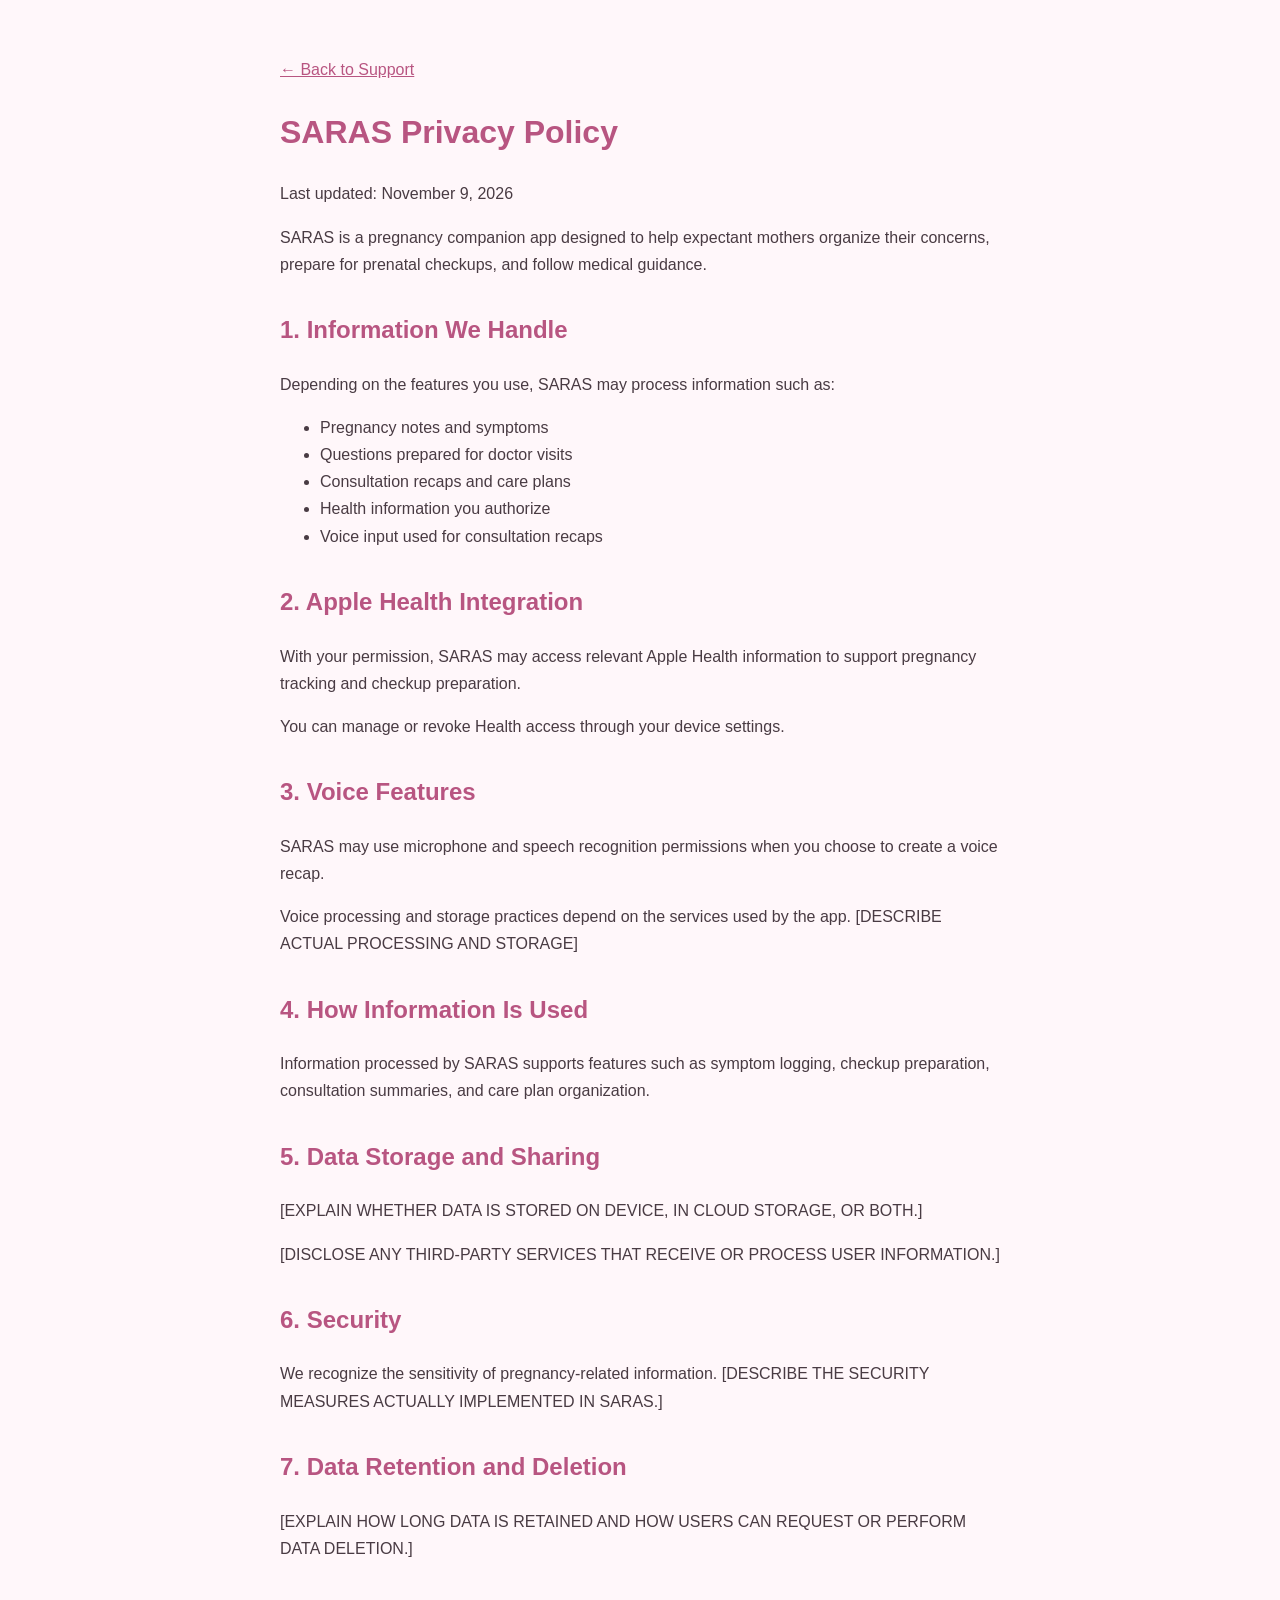
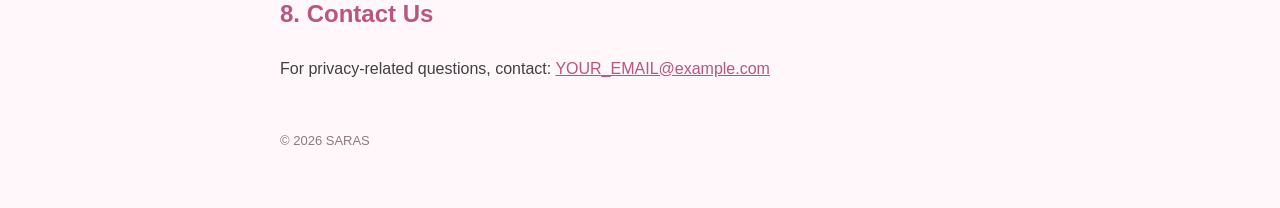
==== privacy.html @ f6f6bf11 "fix: privacy page" ====
<!DOCTYPE html>
<html lang="en">
<head>
  <meta charset="UTF-8">
  <meta name="viewport"
        content="width=device-width, initial-scale=1">
  <title>Privacy Policy - SARAS</title>
  <style>
    body {
      font-family: -apple-system, BlinkMacSystemFont,
                   "Segoe UI", sans-serif;
      background: #fff7fa;
      color: #493b43;
      line-height: 1.7;
      padding: 48px 20px;
    }
    main {
      max-width: 720px;
      margin: auto;
    }
    h1, h2 { color: #b85581; }
    section { margin: 32px 0; }
    a { color: #b85581; }
    footer {
      margin-top: 48px;
      color: #8b7b83;
      font-size: 13px;
    }
  </style>
</head>
<body>
<main>
  <a href="index.html">← Back to Support</a>

  <h1>SARAS Privacy Policy</h1>
  <p>Last updated: November 9, 2026</p>

  <p>
    SARAS is a pregnancy companion app designed
    to help expectant mothers organize their
    concerns, prepare for prenatal checkups,
    and follow medical guidance.
  </p>

  <section>
    <h2>1. Information We Handle</h2>
    <p>
      Depending on the features you use,
      SARAS may process information such as:
    </p>
    <ul>
      <li>Pregnancy notes and symptoms</li>
      <li>Questions prepared for doctor visits</li>
      <li>Consultation recaps and care plans</li>
      <li>Health information you authorize</li>
      <li>Voice input used for consultation recaps</li>
    </ul>
  </section>

  <section>
    <h2>2. Apple Health Integration</h2>
    <p>
      With your permission, SARAS may access
      relevant Apple Health information to
      support pregnancy tracking and checkup
      preparation.
    </p>
    <p>
      You can manage or revoke Health access
      through your device settings.
    </p>
  </section>

  <section>
    <h2>3. Voice Features</h2>
    <p>
      SARAS may use microphone and speech
      recognition permissions when you choose
      to create a voice recap.
    </p>
    <p>
      Voice processing and storage practices
      depend on the services used by the app.
      [DESCRIBE ACTUAL PROCESSING AND STORAGE]
    </p>
  </section>

  <section>
    <h2>4. How Information Is Used</h2>
    <p>
      Information processed by SARAS supports
      features such as symptom logging,
      checkup preparation, consultation
      summaries, and care plan organization.
    </p>
  </section>

  <section>
    <h2>5. Data Storage and Sharing</h2>
    <p>
      [EXPLAIN WHETHER DATA IS STORED ON DEVICE,
      IN CLOUD STORAGE, OR BOTH.]
    </p>
    <p>
      [DISCLOSE ANY THIRD-PARTY SERVICES THAT
      RECEIVE OR PROCESS USER INFORMATION.]
    </p>
  </section>

  <section>
    <h2>6. Security</h2>
    <p>
      We recognize the sensitivity of
      pregnancy-related information.
      [DESCRIBE THE SECURITY MEASURES
      ACTUALLY IMPLEMENTED IN SARAS.]
    </p>
  </section>

  <section>
    <h2>7. Data Retention and Deletion</h2>
    <p>
      [EXPLAIN HOW LONG DATA IS RETAINED
      AND HOW USERS CAN REQUEST OR PERFORM
      DATA DELETION.]
    </p>
  </section>

  <section>
    <h2>8. Contact Us</h2>
    <p>
      For privacy-related questions, contact:
      <a href="mailto:YOUR_EMAIL@example.com">
        YOUR_EMAIL@example.com
      </a>
    </p>
  </section>

  <footer>
    © 2026 SARAS
  </footer>
</main>
</body>
</html>
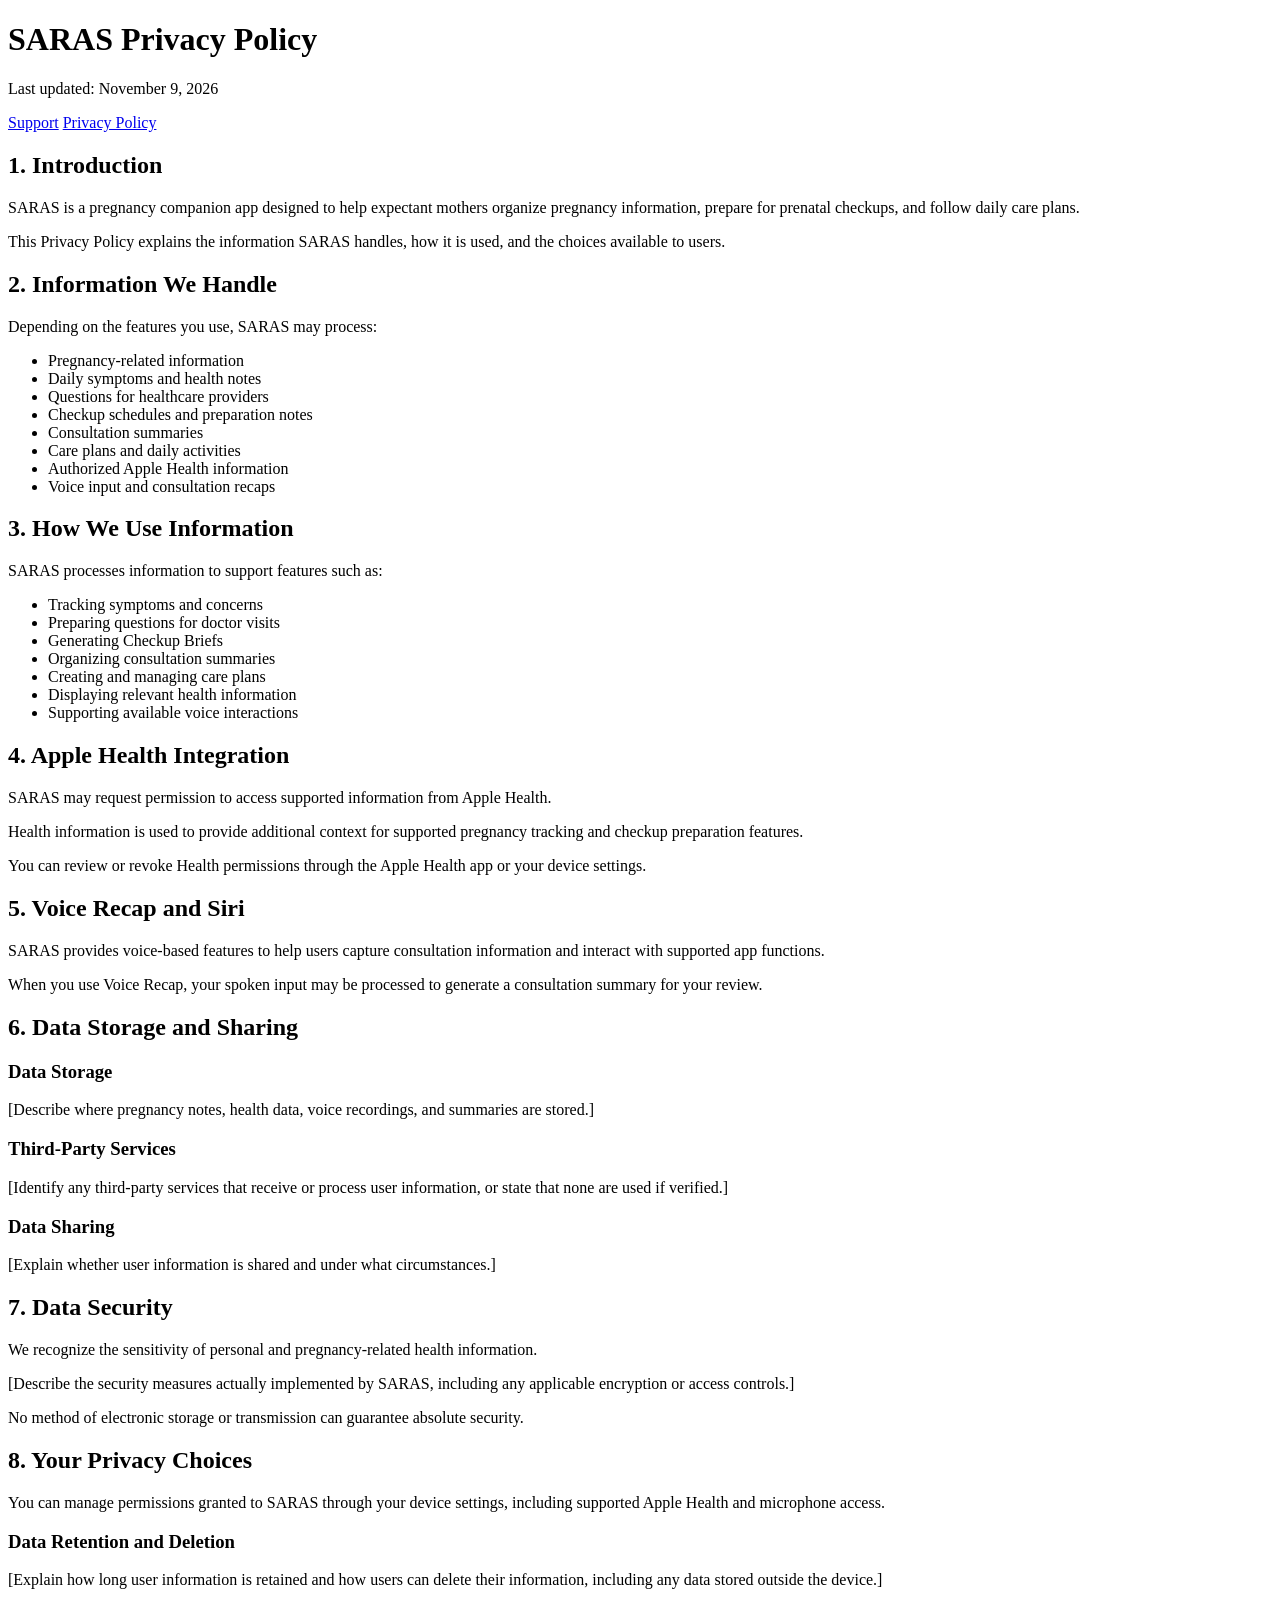
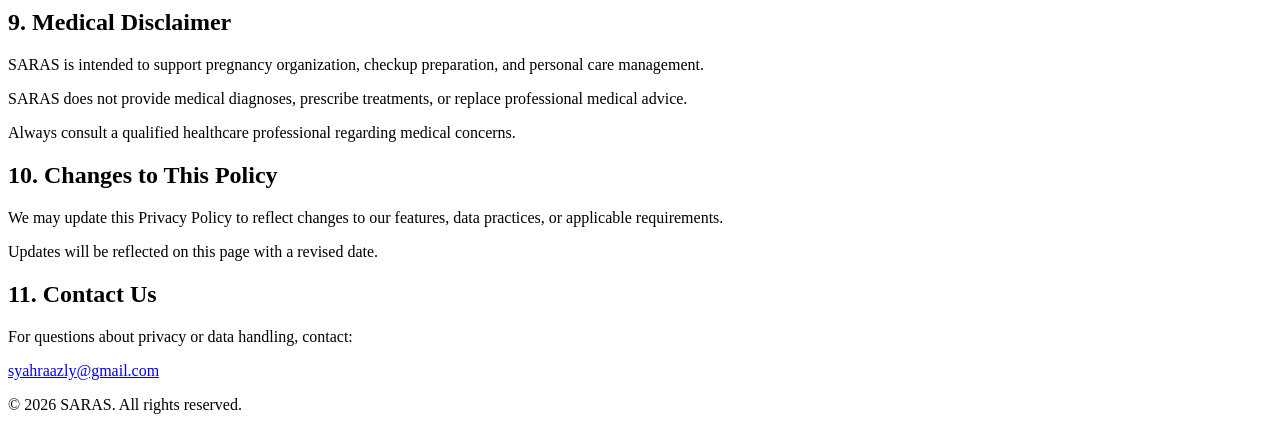
==== commit 75ae0d1b: "fix: edit privacy page" ====
--- a/privacy.html
+++ b/privacy.html
@@ -3,143 +3,226 @@
 <html lang="en">
 <head>
   <meta charset="UTF-8">
-  <meta name="viewport"
-        content="width=device-width, initial-scale=1">
-  <title>Privacy Policy - SARAS</title>
-  <style>
-    body {
-      font-family: -apple-system, BlinkMacSystemFont,
-                   "Segoe UI", sans-serif;
-      background: #fff7fa;
-      color: #493b43;
-      line-height: 1.7;
-      padding: 48px 20px;
-    }
-    main {
-      max-width: 720px;
-      margin: auto;
-    }
-    h1, h2 { color: #b85581; }
-    section { margin: 32px 0; }
-    a { color: #b85581; }
-    footer {
-      margin-top: 48px;
-      color: #8b7b83;
-      font-size: 13px;
-    }
-  </style>
+  <meta name="viewport" content="width=device-width, initial-scale=1.0">
+  <title>SARAS - Privacy Policy</title>
+  <link rel="stylesheet" href="style.css">
 </head>
 <body>
-<main>
-  <a href="index.html">← Back to Support</a>
-
-  <h1>SARAS Privacy Policy</h1>
-  <p>Last updated: November 9, 2026</p>
-
-  <p>
-    SARAS is a pregnancy companion app designed
-    to help expectant mothers organize their
-    concerns, prepare for prenatal checkups,
-    and follow medical guidance.
-  </p>
-
-  <section>
-    <h2>1. Information We Handle</h2>
-    <p>
-      Depending on the features you use,
-      SARAS may process information such as:
-    </p>
-    <ul>
-      <li>Pregnancy notes and symptoms</li>
-      <li>Questions prepared for doctor visits</li>
-      <li>Consultation recaps and care plans</li>
-      <li>Health information you authorize</li>
-      <li>Voice input used for consultation recaps</li>
-    </ul>
-  </section>
-
-  <section>
-    <h2>2. Apple Health Integration</h2>
-    <p>
-      With your permission, SARAS may access
-      relevant Apple Health information to
-      support pregnancy tracking and checkup
-      preparation.
-    </p>
-    <p>
-      You can manage or revoke Health access
-      through your device settings.
-    </p>
-  </section>
-
-  <section>
-    <h2>3. Voice Features</h2>
-    <p>
-      SARAS may use microphone and speech
-      recognition permissions when you choose
-      to create a voice recap.
-    </p>
-    <p>
-      Voice processing and storage practices
-      depend on the services used by the app.
-      [DESCRIBE ACTUAL PROCESSING AND STORAGE]
-    </p>
-  </section>
-
-  <section>
-    <h2>4. How Information Is Used</h2>
-    <p>
-      Information processed by SARAS supports
-      features such as symptom logging,
-      checkup preparation, consultation
-      summaries, and care plan organization.
-    </p>
-  </section>
-
-  <section>
-    <h2>5. Data Storage and Sharing</h2>
-    <p>
-      [EXPLAIN WHETHER DATA IS STORED ON DEVICE,
-      IN CLOUD STORAGE, OR BOTH.]
-    </p>
-    <p>
-      [DISCLOSE ANY THIRD-PARTY SERVICES THAT
-      RECEIVE OR PROCESS USER INFORMATION.]
-    </p>
-  </section>
-
-  <section>
-    <h2>6. Security</h2>
-    <p>
-      We recognize the sensitivity of
-      pregnancy-related information.
-      [DESCRIBE THE SECURITY MEASURES
-      ACTUALLY IMPLEMENTED IN SARAS.]
-    </p>
-  </section>
-
-  <section>
-    <h2>7. Data Retention and Deletion</h2>
-    <p>
-      [EXPLAIN HOW LONG DATA IS RETAINED
-      AND HOW USERS CAN REQUEST OR PERFORM
-      DATA DELETION.]
-    </p>
-  </section>
-
-  <section>
-    <h2>8. Contact Us</h2>
-    <p>
-      For privacy-related questions, contact:
-      <a href="mailto:YOUR_EMAIL@example.com">
-        YOUR_EMAIL@example.com
+
+  <header>
+    <h1>SARAS Privacy Policy</h1>
+    <p>Last updated: November 9, 2026</p>
+
+    <nav>
+      <a href="index.html">Support</a>
+      <a href="privacy.html">Privacy Policy</a>
+    </nav>
+  </header>
+
+  <main>
+    <section>
+      <h2>1. Introduction</h2>
+      <p>
+        SARAS is a pregnancy companion app designed
+        to help expectant mothers organize pregnancy
+        information, prepare for prenatal checkups,
+        and follow daily care plans.
+      </p>
+      <p>
+        This Privacy Policy explains the information
+        SARAS handles, how it is used, and the choices
+        available to users.
+      </p>
+    </section>
+
+    <section>
+      <h2>2. Information We Handle</h2>
+      <p>
+        Depending on the features you use, SARAS
+        may process:
+      </p>
+
+      <ul>
+        <li>Pregnancy-related information</li>
+        <li>Daily symptoms and health notes</li>
+        <li>Questions for healthcare providers</li>
+        <li>Checkup schedules and preparation notes</li>
+        <li>Consultation summaries</li>
+        <li>Care plans and daily activities</li>
+        <li>Authorized Apple Health information</li>
+        <li>Voice input and consultation recaps</li>
+      </ul>
+
+      <!-- TODO:
+      Add any account details, analytics, diagnostics,
+      or other data actually collected by SARAS.
+      -->
+    </section>
+
+    <section>
+      <h2>3. How We Use Information</h2>
+      <p>
+        SARAS processes information to support
+        features such as:
+      </p>
+
+      <ul>
+        <li>Tracking symptoms and concerns</li>
+        <li>Preparing questions for doctor visits</li>
+        <li>Generating Checkup Briefs</li>
+        <li>Organizing consultation summaries</li>
+        <li>Creating and managing care plans</li>
+        <li>Displaying relevant health information</li>
+        <li>Supporting available voice interactions</li>
+      </ul>
+    </section>
+
+    <section>
+      <h2>4. Apple Health Integration</h2>
+      <p>
+        SARAS may request permission to access
+        supported information from Apple Health.
+      </p>
+      <p>
+        Health information is used to provide
+        additional context for supported pregnancy
+        tracking and checkup preparation features.
+      </p>
+      <p>
+        You can review or revoke Health permissions
+        through the Apple Health app or your
+        device settings.
+      </p>
+
+      <!-- TODO:
+      Specify the exact HealthKit data types accessed
+      and whether SARAS reads or writes each type.
+      -->
+    </section>
+
+    <section>
+      <h2>5. Voice Recap and Siri</h2>
+      <p>
+        SARAS provides voice-based features to help
+        users capture consultation information and
+        interact with supported app functions.
+      </p>
+      <p>
+        When you use Voice Recap, your spoken input
+        may be processed to generate a consultation
+        summary for your review.
+      </p>
+
+      <!-- TODO:
+      Explain whether voice processing is on-device
+      or uses cloud services, whether recordings are
+      retained, and which providers process the data.
+      -->
+    </section>
+
+    <section>
+      <h2>6. Data Storage and Sharing</h2>
+
+      <h3>Data Storage</h3>
+      <p>
+        [Describe where pregnancy notes, health data,
+        voice recordings, and summaries are stored.]
+      </p>
+
+      <h3>Third-Party Services</h3>
+      <p>
+        [Identify any third-party services that receive
+        or process user information, or state that none
+        are used if verified.]
+      </p>
+
+      <h3>Data Sharing</h3>
+      <p>
+        [Explain whether user information is shared
+        and under what circumstances.]
+      </p>
+    </section>
+
+    <section>
+      <h2>7. Data Security</h2>
+      <p>
+        We recognize the sensitivity of personal
+        and pregnancy-related health information.
+      </p>
+      <p>
+        [Describe the security measures actually
+        implemented by SARAS, including any
+        applicable encryption or access controls.]
+      </p>
+      <p>
+        No method of electronic storage or transmission
+        can guarantee absolute security.
+      </p>
+    </section>
+
+    <section>
+      <h2>8. Your Privacy Choices</h2>
+      <p>
+        You can manage permissions granted to SARAS
+        through your device settings, including
+        supported Apple Health and microphone access.
+      </p>
+
+      <h3>Data Retention and Deletion</h3>
+      <p>
+        [Explain how long user information is retained
+        and how users can delete their information,
+        including any data stored outside the device.]
+      </p>
+    </section>
+
+    <section>
+      <h2>9. Medical Disclaimer</h2>
+      <p>
+        SARAS is intended to support pregnancy
+        organization, checkup preparation, and
+        personal care management.
+      </p>
+      <p>
+        SARAS does not provide medical diagnoses,
+        prescribe treatments, or replace professional
+        medical advice.
+      </p>
+      <p>
+        Always consult a qualified healthcare
+        professional regarding medical concerns.
+      </p>
+    </section>
+
+    <section>
+      <h2>10. Changes to This Policy</h2>
+      <p>
+        We may update this Privacy Policy to reflect
+        changes to our features, data practices,
+        or applicable requirements.
+      </p>
+      <p>
+        Updates will be reflected on this page
+        with a revised date.
+      </p>
+    </section>
+
+    <section>
+      <h2>11. Contact Us</h2>
+      <p>
+        For questions about privacy or data handling,
+        contact:
+      </p>
+
+      <a href="mailto:syahraazly@gmail.com">
+        syahraazly@gmail.com
       </a>
-    </p>
-  </section>
+    </section>
+  </main>
 
   <footer>
-    © 2026 SARAS
+    <p>&copy; 2026 SARAS. All rights reserved.</p>
   </footer>
-</main>
+
 </body>
 </html>
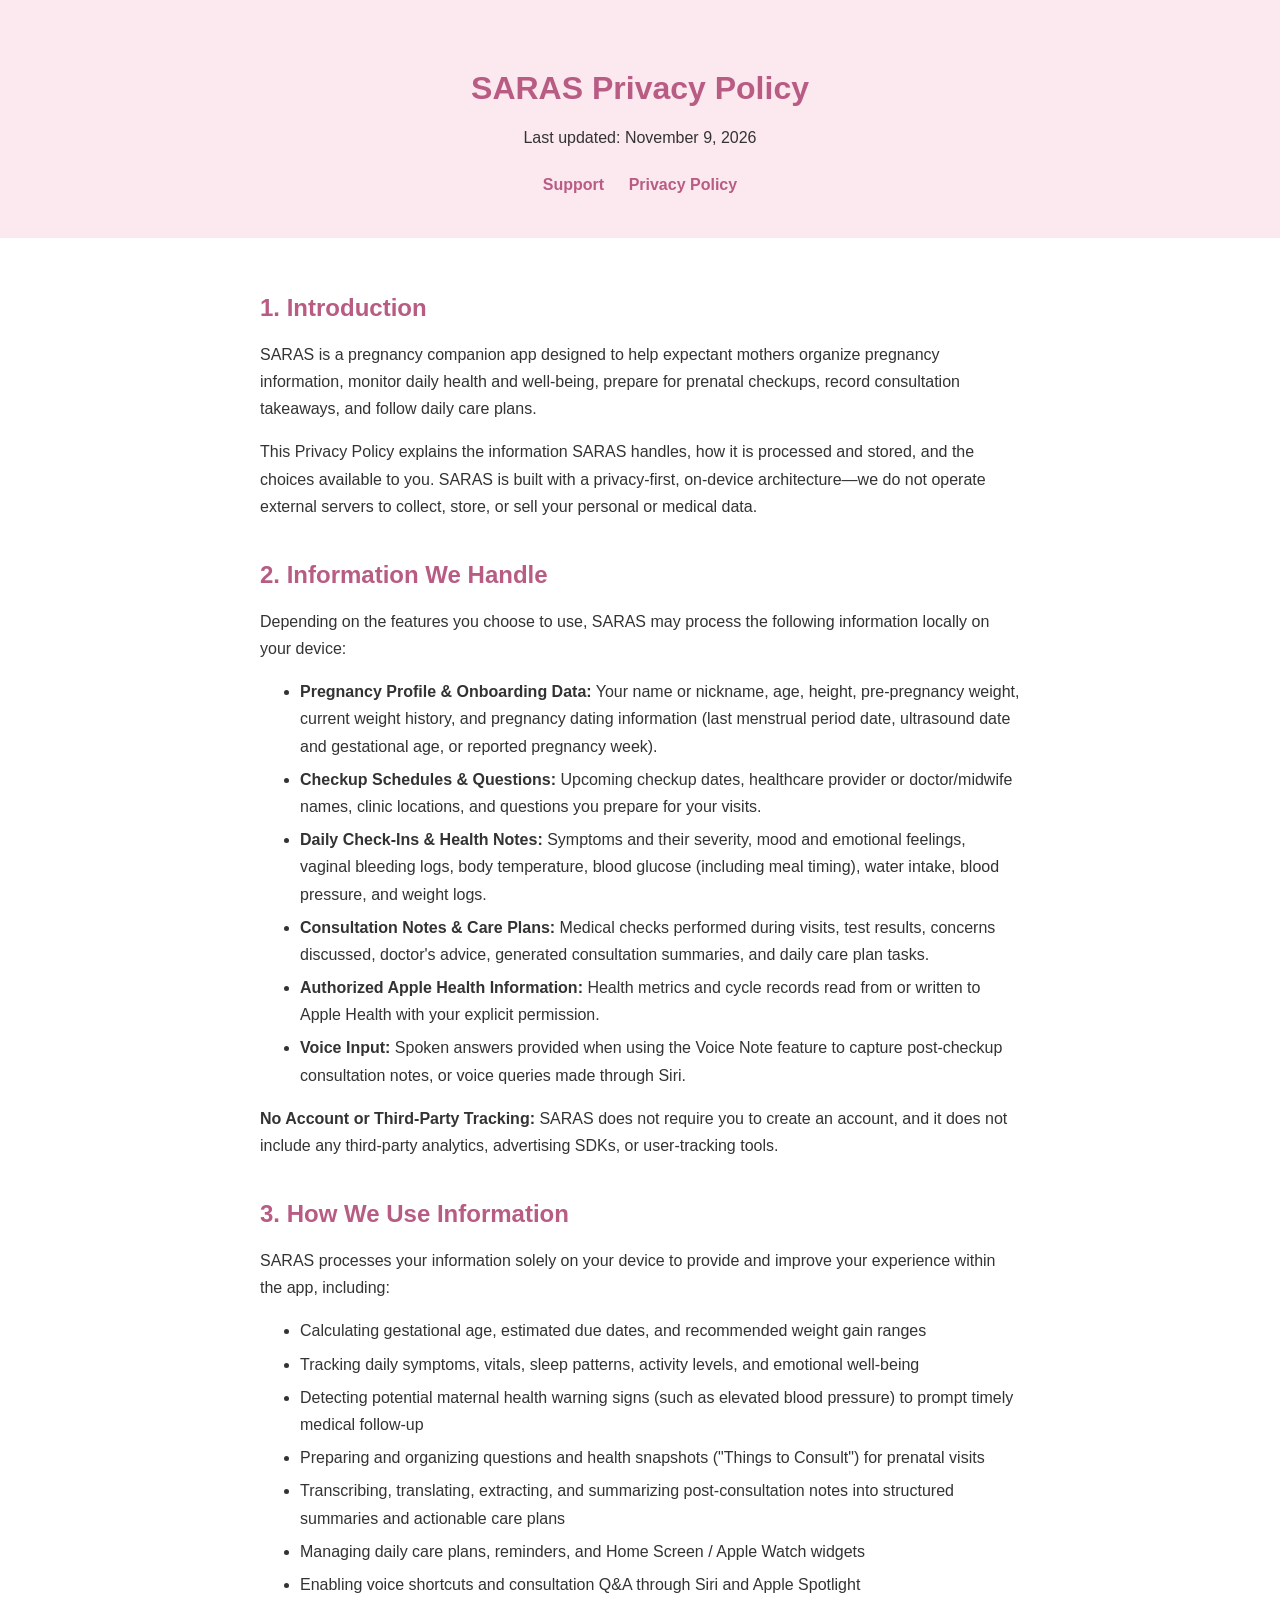
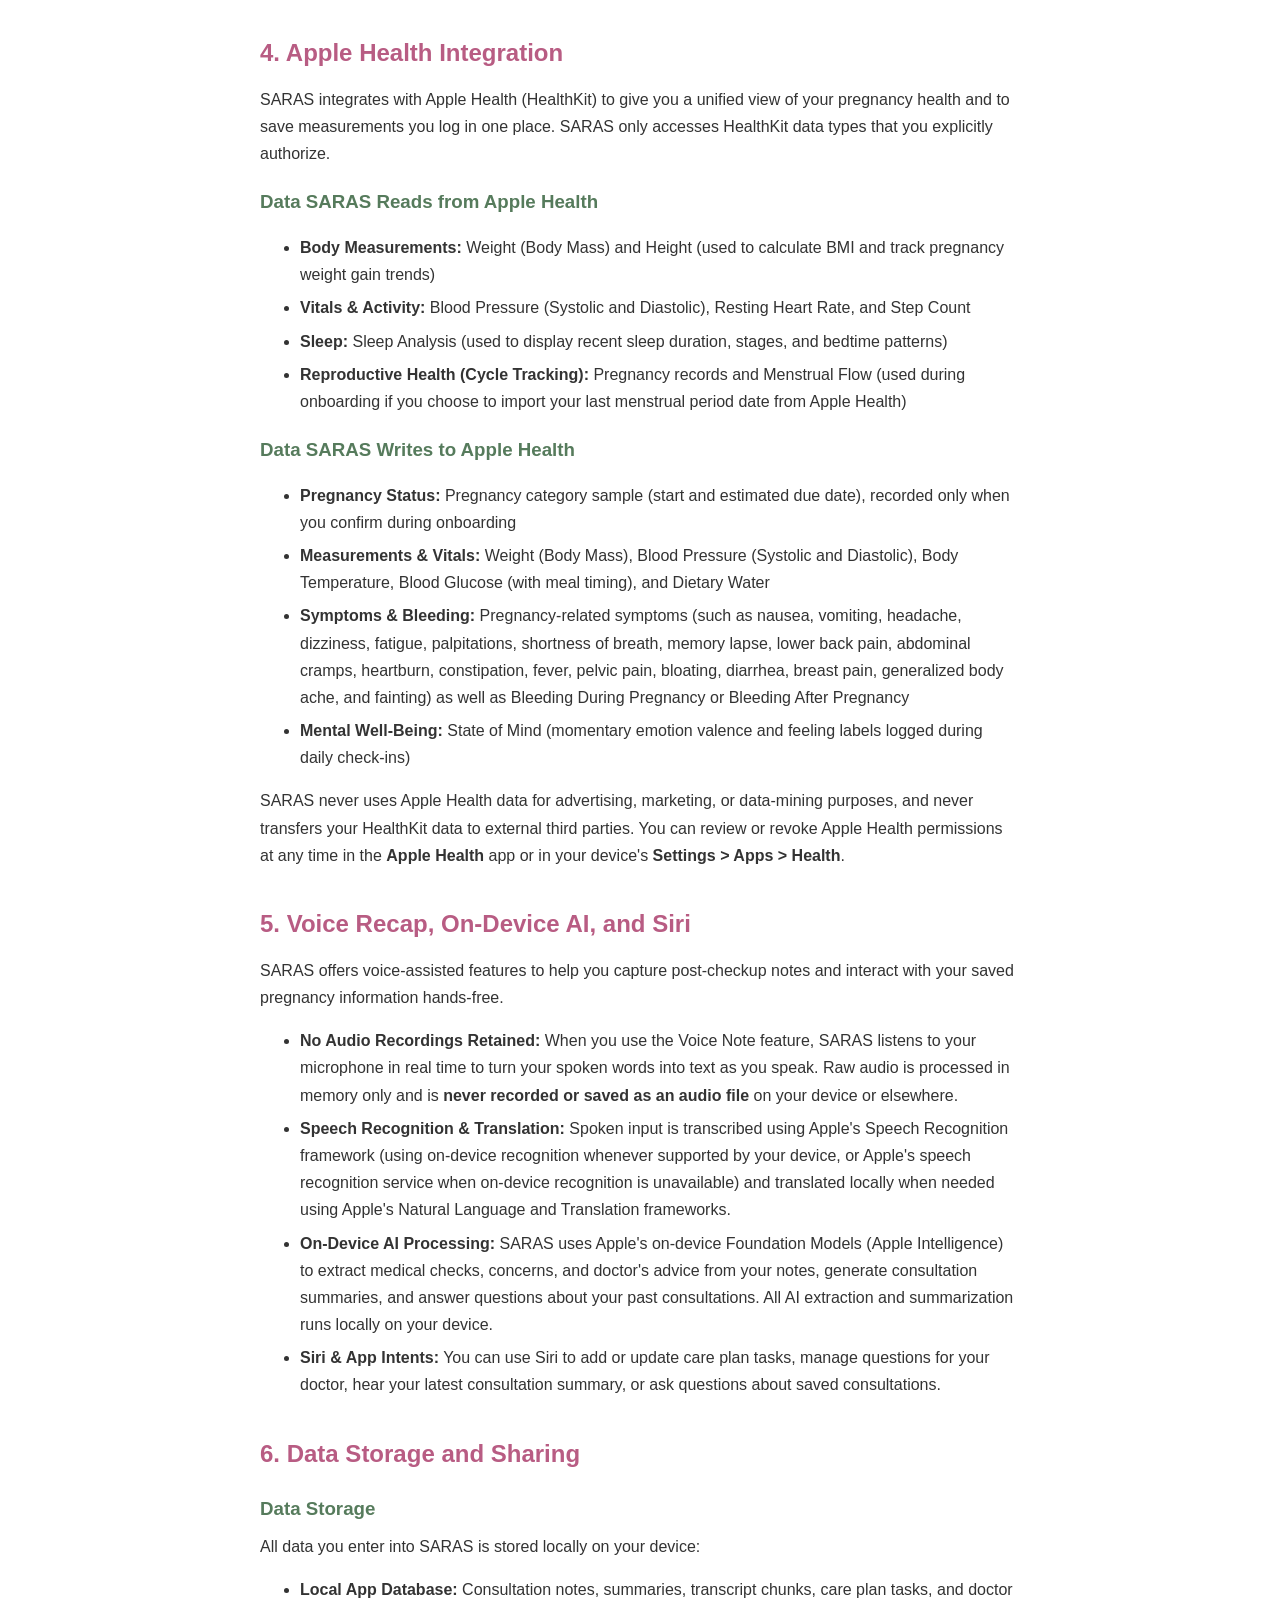
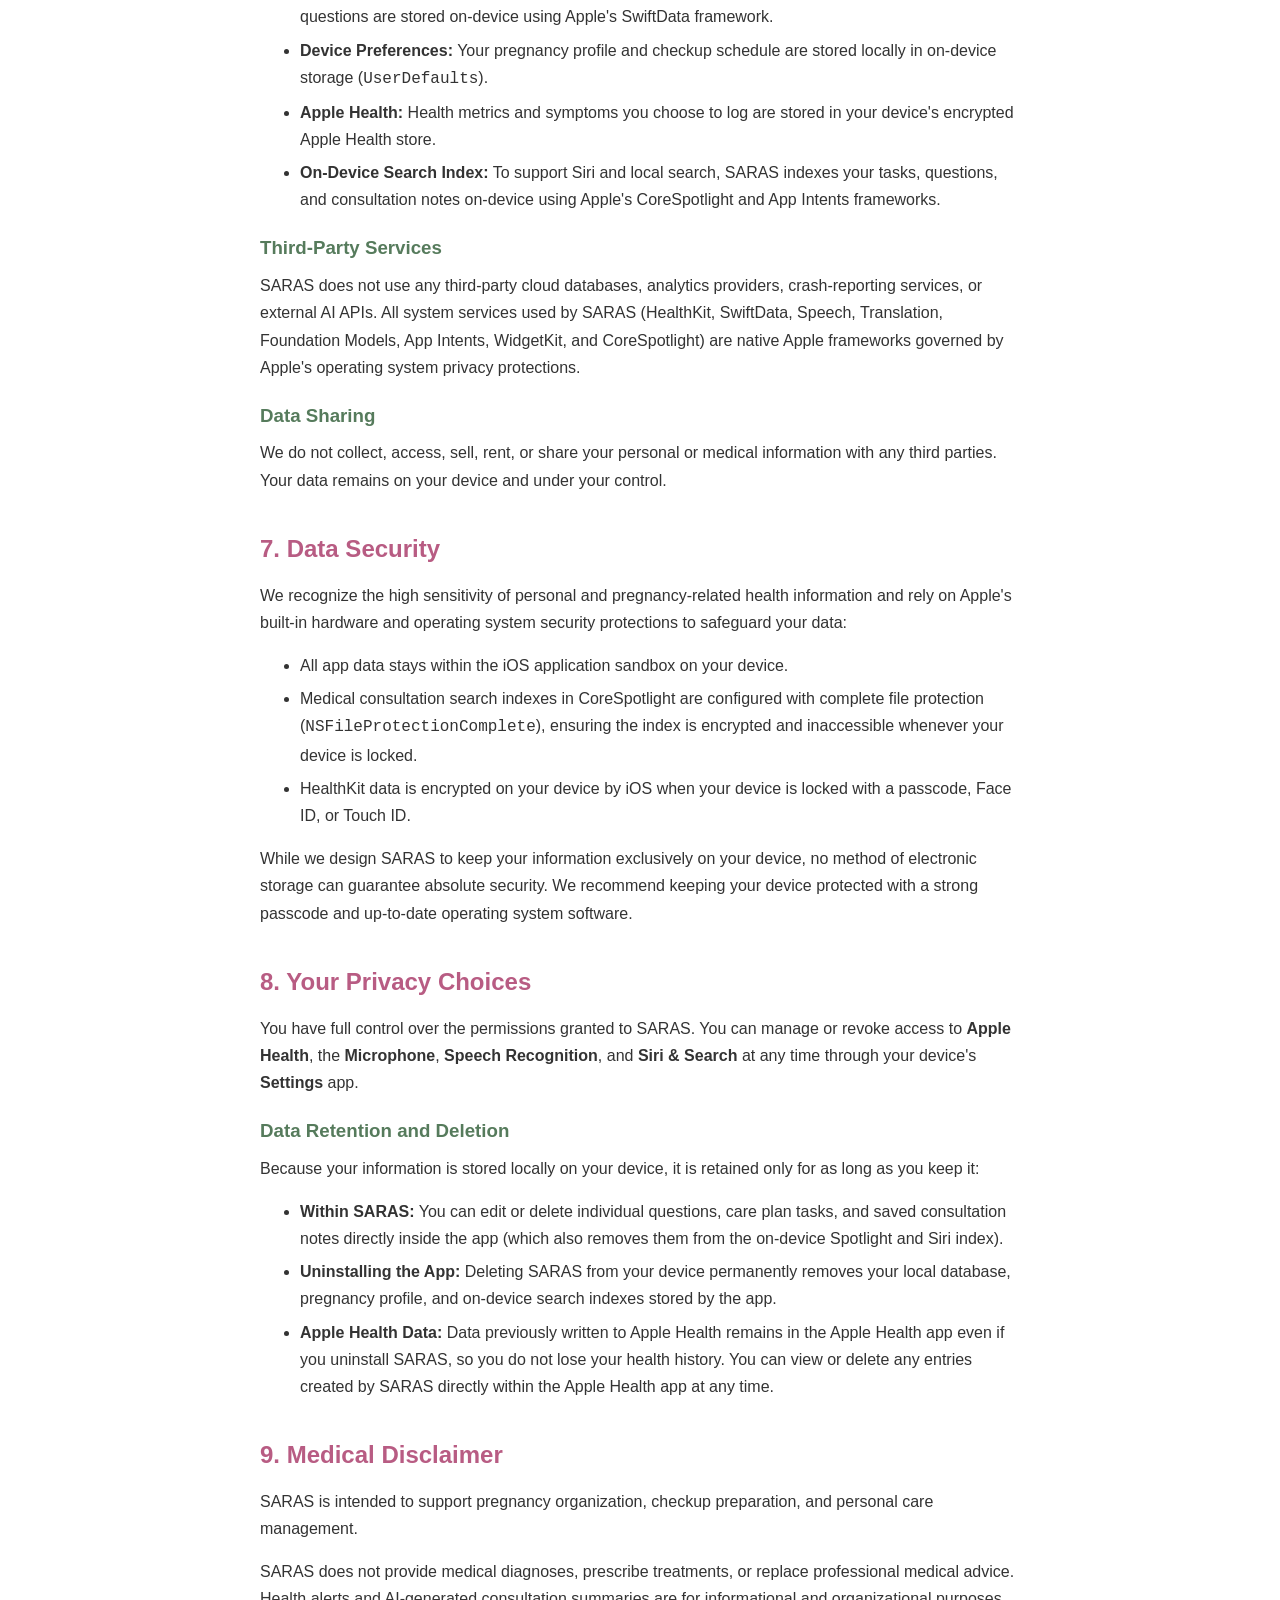
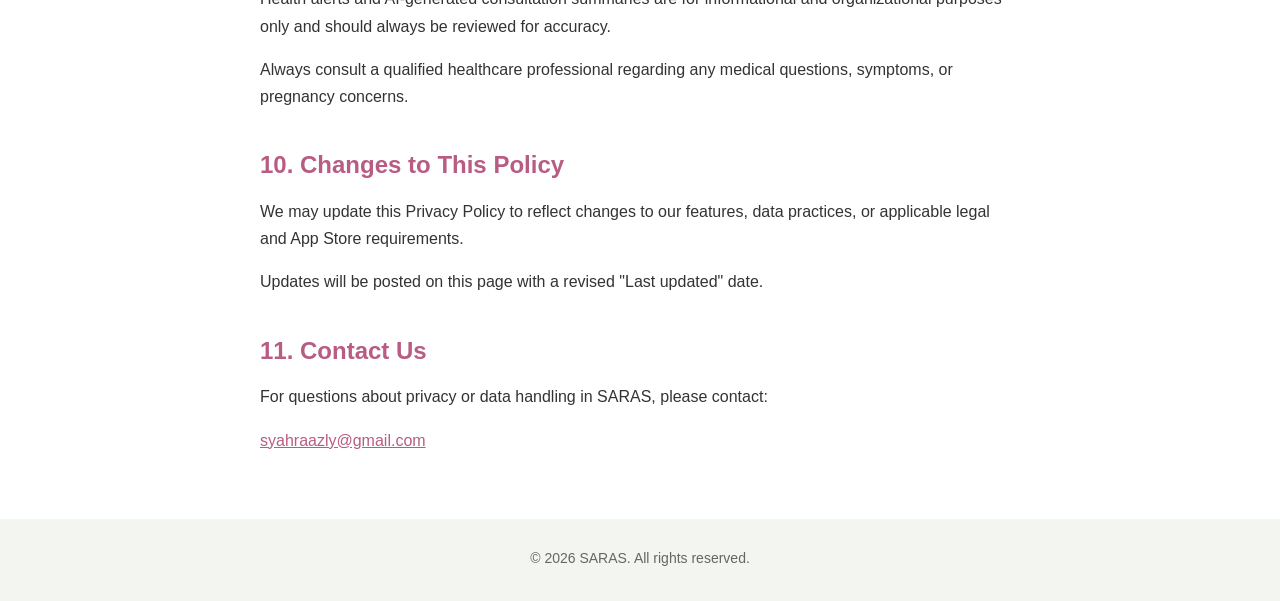
==== commit af2287e4: "docs: revise privacy policy page for SARAS" ====
--- a/privacy.html
+++ b/privacy.html
@@ -1,4 +1,3 @@
-
 <!DOCTYPE html>
 <html lang="en">
 <head>
@@ -23,101 +22,155 @@
     <section>
       <h2>1. Introduction</h2>
       <p>
-        SARAS is a pregnancy companion app designed
-        to help expectant mothers organize pregnancy
-        information, prepare for prenatal checkups,
-        and follow daily care plans.
-      </p>
-      <p>
-        This Privacy Policy explains the information
-        SARAS handles, how it is used, and the choices
-        available to users.
+        SARAS is a pregnancy companion app designed to help expectant mothers
+        organize pregnancy information, monitor daily health and well-being,
+        prepare for prenatal checkups, record consultation takeaways, and follow
+        daily care plans.
+      </p>
+      <p>
+        This Privacy Policy explains the information SARAS handles, how it is
+        processed and stored, and the choices available to you. SARAS is built
+        with a privacy-first, on-device architecture—we do not operate external
+        servers to collect, store, or sell your personal or medical data.
       </p>
     </section>
 
     <section>
       <h2>2. Information We Handle</h2>
       <p>
-        Depending on the features you use, SARAS
-        may process:
-      </p>
-
-      <ul>
-        <li>Pregnancy-related information</li>
-        <li>Daily symptoms and health notes</li>
-        <li>Questions for healthcare providers</li>
-        <li>Checkup schedules and preparation notes</li>
-        <li>Consultation summaries</li>
-        <li>Care plans and daily activities</li>
-        <li>Authorized Apple Health information</li>
-        <li>Voice input and consultation recaps</li>
-      </ul>
-
-      <!-- TODO:
-      Add any account details, analytics, diagnostics,
-      or other data actually collected by SARAS.
-      -->
+        Depending on the features you choose to use, SARAS may process the
+        following information locally on your device:
+      </p>
+
+      <ul>
+        <li>
+          <strong>Pregnancy Profile &amp; Onboarding Data:</strong> Your name or
+          nickname, age, height, pre-pregnancy weight, current weight history,
+          and pregnancy dating information (last menstrual period date,
+          ultrasound date and gestational age, or reported pregnancy week).
+        </li>
+        <li>
+          <strong>Checkup Schedules &amp; Questions:</strong> Upcoming checkup
+          dates, healthcare provider or doctor/midwife names, clinic locations,
+          and questions you prepare for your visits.
+        </li>
+        <li>
+          <strong>Daily Check-Ins &amp; Health Notes:</strong> Symptoms and their
+          severity, mood and emotional feelings, vaginal bleeding logs, body
+          temperature, blood glucose (including meal timing), water intake,
+          blood pressure, and weight logs.
+        </li>
+        <li>
+          <strong>Consultation Notes &amp; Care Plans:</strong> Medical checks
+          performed during visits, test results, concerns discussed, doctor's
+          advice, generated consultation summaries, and daily care plan tasks.
+        </li>
+        <li>
+          <strong>Authorized Apple Health Information:</strong> Health metrics
+          and cycle records read from or written to Apple Health with your
+          explicit permission.
+        </li>
+        <li>
+          <strong>Voice Input:</strong> Spoken answers provided when using the
+          Voice Note feature to capture post-checkup consultation notes, or voice
+          queries made through Siri.
+        </li>
+      </ul>
+
+      <p>
+        <strong>No Account or Third-Party Tracking:</strong> SARAS does not
+        require you to create an account, and it does not include any third-party
+        analytics, advertising SDKs, or user-tracking tools.
+      </p>
     </section>
 
     <section>
       <h2>3. How We Use Information</h2>
       <p>
-        SARAS processes information to support
-        features such as:
-      </p>
-
-      <ul>
-        <li>Tracking symptoms and concerns</li>
-        <li>Preparing questions for doctor visits</li>
-        <li>Generating Checkup Briefs</li>
-        <li>Organizing consultation summaries</li>
-        <li>Creating and managing care plans</li>
-        <li>Displaying relevant health information</li>
-        <li>Supporting available voice interactions</li>
+        SARAS processes your information solely on your device to provide and
+        improve your experience within the app, including:
+      </p>
+
+      <ul>
+        <li>Calculating gestational age, estimated due dates, and recommended weight gain ranges</li>
+        <li>Tracking daily symptoms, vitals, sleep patterns, activity levels, and emotional well-being</li>
+        <li>Detecting potential maternal health warning signs (such as elevated blood pressure) to prompt timely medical follow-up</li>
+        <li>Preparing and organizing questions and health snapshots ("Things to Consult") for prenatal visits</li>
+        <li>Transcribing, translating, extracting, and summarizing post-consultation notes into structured summaries and actionable care plans</li>
+        <li>Managing daily care plans, reminders, and Home Screen / Apple Watch widgets</li>
+        <li>Enabling voice shortcuts and consultation Q&amp;A through Siri and Apple Spotlight</li>
       </ul>
     </section>
 
     <section>
       <h2>4. Apple Health Integration</h2>
       <p>
-        SARAS may request permission to access
-        supported information from Apple Health.
-      </p>
-      <p>
-        Health information is used to provide
-        additional context for supported pregnancy
-        tracking and checkup preparation features.
-      </p>
-      <p>
-        You can review or revoke Health permissions
-        through the Apple Health app or your
-        device settings.
-      </p>
-
-      <!-- TODO:
-      Specify the exact HealthKit data types accessed
-      and whether SARAS reads or writes each type.
-      -->
-    </section>
-
-    <section>
-      <h2>5. Voice Recap and Siri</h2>
-      <p>
-        SARAS provides voice-based features to help
-        users capture consultation information and
-        interact with supported app functions.
-      </p>
-      <p>
-        When you use Voice Recap, your spoken input
-        may be processed to generate a consultation
-        summary for your review.
-      </p>
-
-      <!-- TODO:
-      Explain whether voice processing is on-device
-      or uses cloud services, whether recordings are
-      retained, and which providers process the data.
-      -->
+        SARAS integrates with Apple Health (HealthKit) to give you a unified view
+        of your pregnancy health and to save measurements you log in one place.
+        SARAS only accesses HealthKit data types that you explicitly authorize.
+      </p>
+
+      <h3>Data SARAS Reads from Apple Health</h3>
+      <ul>
+        <li><strong>Body Measurements:</strong> Weight (Body Mass) and Height (used to calculate BMI and track pregnancy weight gain trends)</li>
+        <li><strong>Vitals &amp; Activity:</strong> Blood Pressure (Systolic and Diastolic), Resting Heart Rate, and Step Count</li>
+        <li><strong>Sleep:</strong> Sleep Analysis (used to display recent sleep duration, stages, and bedtime patterns)</li>
+        <li><strong>Reproductive Health (Cycle Tracking):</strong> Pregnancy records and Menstrual Flow (used during onboarding if you choose to import your last menstrual period date from Apple Health)</li>
+      </ul>
+
+      <h3>Data SARAS Writes to Apple Health</h3>
+      <ul>
+        <li><strong>Pregnancy Status:</strong> Pregnancy category sample (start and estimated due date), recorded only when you confirm during onboarding</li>
+        <li><strong>Measurements &amp; Vitals:</strong> Weight (Body Mass), Blood Pressure (Systolic and Diastolic), Body Temperature, Blood Glucose (with meal timing), and Dietary Water</li>
+        <li><strong>Symptoms &amp; Bleeding:</strong> Pregnancy-related symptoms (such as nausea, vomiting, headache, dizziness, fatigue, palpitations, shortness of breath, memory lapse, lower back pain, abdominal cramps, heartburn, constipation, fever, pelvic pain, bloating, diarrhea, breast pain, generalized body ache, and fainting) as well as Bleeding During Pregnancy or Bleeding After Pregnancy</li>
+        <li><strong>Mental Well-Being:</strong> State of Mind (momentary emotion valence and feeling labels logged during daily check-ins)</li>
+      </ul>
+
+      <p>
+        SARAS never uses Apple Health data for advertising, marketing, or
+        data-mining purposes, and never transfers your HealthKit data to external
+        third parties. You can review or revoke Apple Health permissions at any
+        time in the <strong>Apple Health</strong> app or in your device's
+        <strong>Settings &gt; Apps &gt; Health</strong>.
+      </p>
+    </section>
+
+    <section>
+      <h2>5. Voice Recap, On-Device AI, and Siri</h2>
+      <p>
+        SARAS offers voice-assisted features to help you capture post-checkup
+        notes and interact with your saved pregnancy information hands-free.
+      </p>
+
+      <ul>
+        <li>
+          <strong>No Audio Recordings Retained:</strong> When you use the Voice
+          Note feature, SARAS listens to your microphone in real time to turn
+          your spoken words into text as you speak. Raw audio is processed in
+          memory only and is <strong>never recorded or saved as an audio file</strong>
+          on your device or elsewhere.
+        </li>
+        <li>
+          <strong>Speech Recognition &amp; Translation:</strong> Spoken input is
+          transcribed using Apple's Speech Recognition framework (using on-device
+          recognition whenever supported by your device, or Apple's speech
+          recognition service when on-device recognition is unavailable) and
+          translated locally when needed using Apple's Natural Language and
+          Translation frameworks.
+        </li>
+        <li>
+          <strong>On-Device AI Processing:</strong> SARAS uses Apple's on-device
+          Foundation Models (Apple Intelligence) to extract medical checks,
+          concerns, and doctor's advice from your notes, generate consultation
+          summaries, and answer questions about your past consultations. All AI
+          extraction and summarization runs locally on your device.
+        </li>
+        <li>
+          <strong>Siri &amp; App Intents:</strong> You can use Siri to add or
+          update care plan tasks, manage questions for your doctor, hear your
+          latest consultation summary, or ask questions about saved consultations.
+        </li>
+      </ul>
     </section>
 
     <section>
@@ -125,93 +178,107 @@
 
       <h3>Data Storage</h3>
       <p>
-        [Describe where pregnancy notes, health data,
-        voice recordings, and summaries are stored.]
-      </p>
+        All data you enter into SARAS is stored locally on your device:
+      </p>
+      <ul>
+        <li><strong>Local App Database:</strong> Consultation notes, summaries, transcript chunks, care plan tasks, and doctor questions are stored on-device using Apple's SwiftData framework.</li>
+        <li><strong>Device Preferences:</strong> Your pregnancy profile and checkup schedule are stored locally in on-device storage (<code>UserDefaults</code>).</li>
+        <li><strong>Apple Health:</strong> Health metrics and symptoms you choose to log are stored in your device's encrypted Apple Health store.</li>
+        <li><strong>On-Device Search Index:</strong> To support Siri and local search, SARAS indexes your tasks, questions, and consultation notes on-device using Apple's CoreSpotlight and App Intents frameworks.</li>
+      </ul>
 
       <h3>Third-Party Services</h3>
       <p>
-        [Identify any third-party services that receive
-        or process user information, or state that none
-        are used if verified.]
+        SARAS does not use any third-party cloud databases, analytics providers,
+        crash-reporting services, or external AI APIs. All system services used
+        by SARAS (HealthKit, SwiftData, Speech, Translation, Foundation Models,
+        App Intents, WidgetKit, and CoreSpotlight) are native Apple frameworks
+        governed by Apple's operating system privacy protections.
       </p>
 
       <h3>Data Sharing</h3>
       <p>
-        [Explain whether user information is shared
-        and under what circumstances.]
+        We do not collect, access, sell, rent, or share your personal or medical
+        information with any third parties. Your data remains on your device and
+        under your control.
       </p>
     </section>
 
     <section>
       <h2>7. Data Security</h2>
       <p>
-        We recognize the sensitivity of personal
-        and pregnancy-related health information.
-      </p>
-      <p>
-        [Describe the security measures actually
-        implemented by SARAS, including any
-        applicable encryption or access controls.]
-      </p>
-      <p>
-        No method of electronic storage or transmission
-        can guarantee absolute security.
+        We recognize the high sensitivity of personal and pregnancy-related
+        health information and rely on Apple's built-in hardware and operating
+        system security protections to safeguard your data:
+      </p>
+      <ul>
+        <li>All app data stays within the iOS application sandbox on your device.</li>
+        <li>Medical consultation search indexes in CoreSpotlight are configured with complete file protection (<code>NSFileProtectionComplete</code>), ensuring the index is encrypted and inaccessible whenever your device is locked.</li>
+        <li>HealthKit data is encrypted on your device by iOS when your device is locked with a passcode, Face ID, or Touch ID.</li>
+      </ul>
+      <p>
+        While we design SARAS to keep your information exclusively on your
+        device, no method of electronic storage can guarantee absolute security.
+        We recommend keeping your device protected with a strong passcode and
+        up-to-date operating system software.
       </p>
     </section>
 
     <section>
       <h2>8. Your Privacy Choices</h2>
       <p>
-        You can manage permissions granted to SARAS
-        through your device settings, including
-        supported Apple Health and microphone access.
+        You have full control over the permissions granted to SARAS. You can
+        manage or revoke access to <strong>Apple Health</strong>, the
+        <strong>Microphone</strong>, <strong>Speech Recognition</strong>, and
+        <strong>Siri &amp; Search</strong> at any time through your device's
+        <strong>Settings</strong> app.
       </p>
 
       <h3>Data Retention and Deletion</h3>
       <p>
-        [Explain how long user information is retained
-        and how users can delete their information,
-        including any data stored outside the device.]
-      </p>
+        Because your information is stored locally on your device, it is retained
+        only for as long as you keep it:
+      </p>
+      <ul>
+        <li><strong>Within SARAS:</strong> You can edit or delete individual questions, care plan tasks, and saved consultation notes directly inside the app (which also removes them from the on-device Spotlight and Siri index).</li>
+        <li><strong>Uninstalling the App:</strong> Deleting SARAS from your device permanently removes your local database, pregnancy profile, and on-device search indexes stored by the app.</li>
+        <li><strong>Apple Health Data:</strong> Data previously written to Apple Health remains in the Apple Health app even if you uninstall SARAS, so you do not lose your health history. You can view or delete any entries created by SARAS directly within the Apple Health app at any time.</li>
+      </ul>
     </section>
 
     <section>
       <h2>9. Medical Disclaimer</h2>
       <p>
-        SARAS is intended to support pregnancy
-        organization, checkup preparation, and
-        personal care management.
-      </p>
-      <p>
-        SARAS does not provide medical diagnoses,
-        prescribe treatments, or replace professional
-        medical advice.
-      </p>
-      <p>
-        Always consult a qualified healthcare
-        professional regarding medical concerns.
+        SARAS is intended to support pregnancy organization, checkup preparation,
+        and personal care management.
+      </p>
+      <p>
+        SARAS does not provide medical diagnoses, prescribe treatments, or
+        replace professional medical advice. Health alerts and AI-generated
+        consultation summaries are for informational and organizational purposes
+        only and should always be reviewed for accuracy.
+      </p>
+      <p>
+        Always consult a qualified healthcare professional regarding any medical
+        questions, symptoms, or pregnancy concerns.
       </p>
     </section>
 
     <section>
       <h2>10. Changes to This Policy</h2>
       <p>
-        We may update this Privacy Policy to reflect
-        changes to our features, data practices,
-        or applicable requirements.
-      </p>
-      <p>
-        Updates will be reflected on this page
-        with a revised date.
+        We may update this Privacy Policy to reflect changes to our features,
+        data practices, or applicable legal and App Store requirements.
+      </p>
+      <p>
+        Updates will be posted on this page with a revised "Last updated" date.
       </p>
     </section>
 
     <section>
       <h2>11. Contact Us</h2>
       <p>
-        For questions about privacy or data handling,
-        contact:
+        For questions about privacy or data handling in SARAS, please contact:
       </p>
 
       <a href="mailto:syahraazly@gmail.com">
--- a/style.css
+++ b/style.css
@@ -0,0 +1,89 @@
+
+* {
+  box-sizing: border-box;
+}
+
+body {
+  margin: 0;
+  font-family: Arial, sans-serif;
+  font-size: 16px;
+  line-height: 1.7;
+  color: #333;
+  background-color: #fff;
+}
+
+header {
+  background-color: #fce8ef;
+  text-align: center;
+  padding: 40px 20px;
+}
+
+header h1 {
+  color: #b85c83;
+  margin-bottom: 8px;
+}
+
+nav {
+  margin-top: 20px;
+}
+
+nav a {
+  margin: 0 10px;
+  text-decoration: none;
+  color: #b85c83;
+  font-weight: bold;
+}
+
+main {
+  max-width: 800px;
+  margin: 0 auto;
+  padding: 30px 20px;
+}
+
+section {
+  margin-bottom: 35px;
+}
+
+h2 {
+  color: #b85c83;
+  margin-bottom: 12px;
+}
+
+h3 {
+  color: #567b5c;
+  margin-bottom: 5px;
+}
+
+p {
+  margin-top: 8px;
+}
+
+li {
+  margin-bottom: 6px;
+}
+
+a {
+  color: #b85c83;
+}
+
+a:hover {
+  text-decoration: underline;
+}
+
+footer {
+  background-color: #f3f5f0;
+  text-align: center;
+  padding: 20px;
+  font-size: 14px;
+  color: #666;
+}
+
+@media (max-width: 600px) {
+  header {
+    padding: 30px 15px;
+  }
+
+  main {
+    padding: 20px 15px;
+  }
+}
